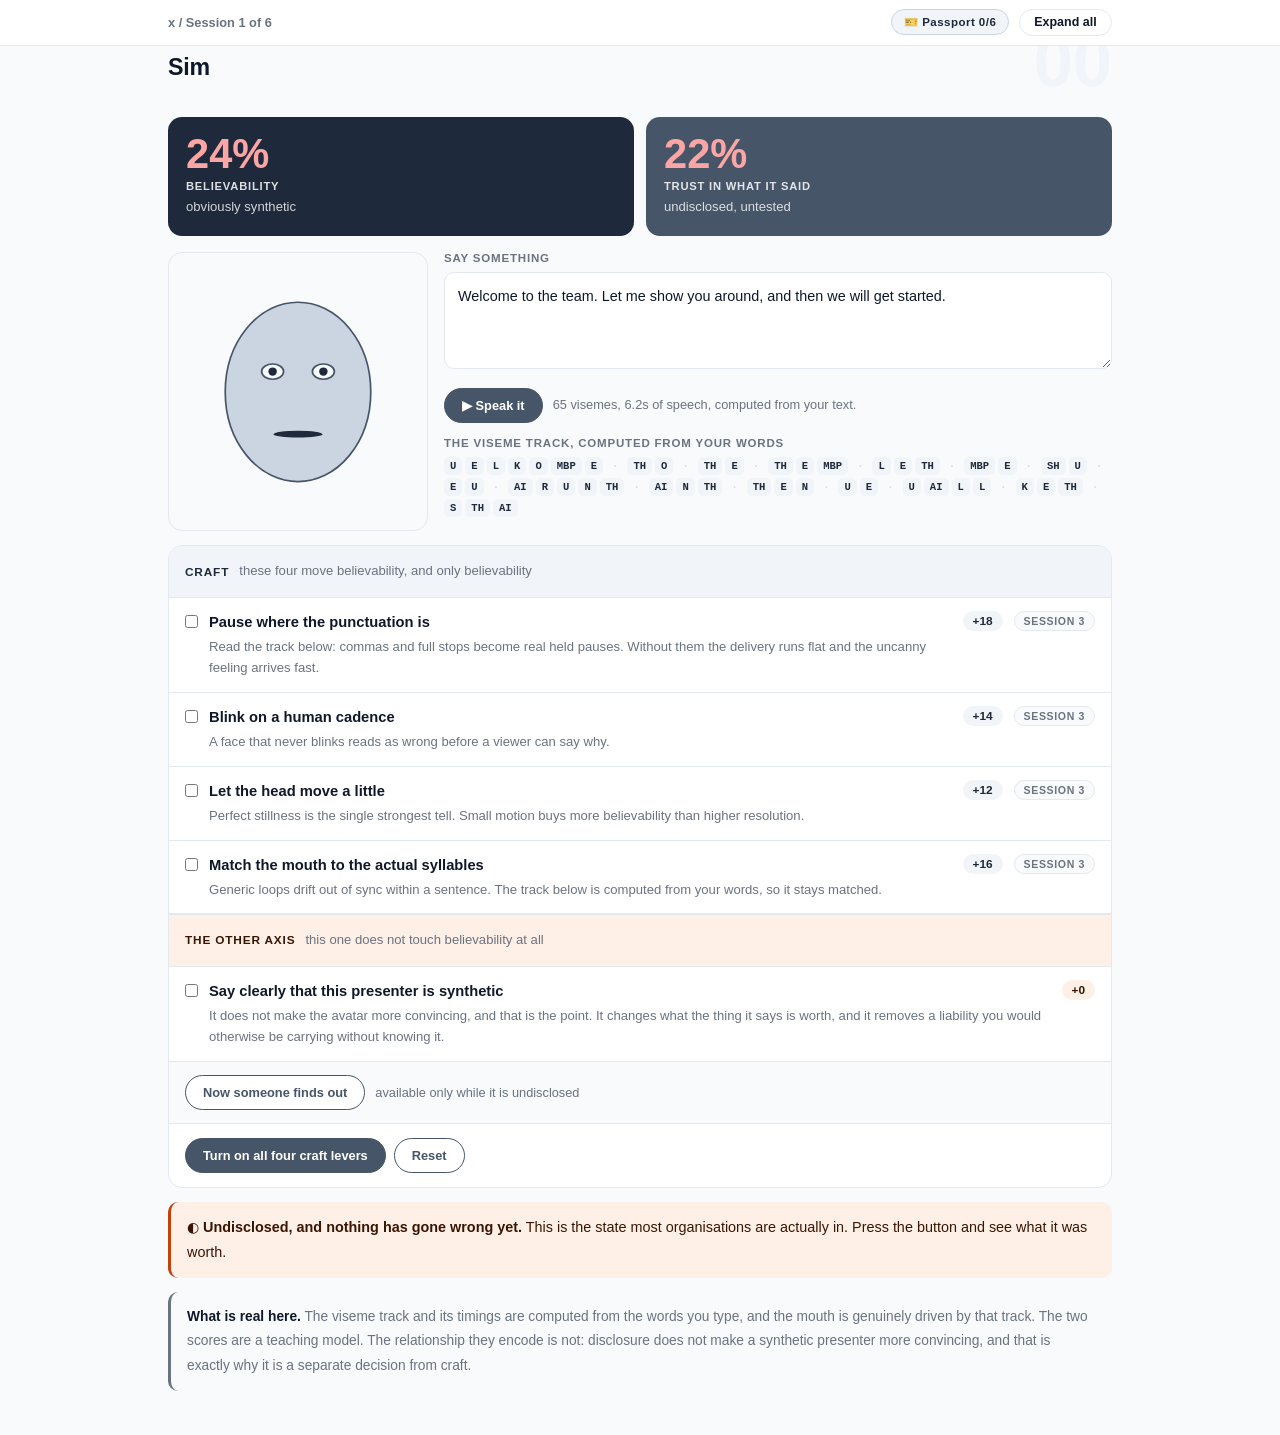
==== _simtest.html @ d56a7118 "Six-session course: learn-ai-digital-human-with-phoebe Single track, 45 minutes per session, one art" ====
<!DOCTYPE html><html lang="en"><head><meta charset="utf-8">
<meta name="viewport" content="width=device-width,initial-scale=1"><title>sim test</title>
<link rel="stylesheet" href="assets/style.css?v=2"></head><body>
<div class="toolbar"><div class="wrap"><span class="crumb">x / Session 1 of 6</span>
<button class="btn" id="toggle-all">Expand all</button></div></div>
<main class="wrap"><section class="section" id="sim"><div class="section-kicker"><h2>Sim</h2></div>
<div id="dh-live"></div></section></main>
<script src="assets/app.js?v=1"></script><script src="assets/dh-live.js?v=1"></script></body></html>
---- assets/style.css ----
/* learn-mcp-with-phoebe - editorial bold design system
   Accent: SQLite blue #475569 · Ink navy #1E293B · Flagship: amber #C2410C
   (CSS var names still read --indigo/--amber; they hold SQL-blue values.) */

:root {
  --indigo: #475569;
  --indigo-deep: #1E293B;
  --indigo-mid: #64748B;
  --indigo-soft: #CBD5E1;
  --indigo-50: #F1F5F9;
  --ink: #0F172A;
  --muted: #6B7280;
  --faint: #D3DAE2;
  --hairline: #E4E9EF;
  --amber: #C2410C;
  --amber-ink: #3A1503;
  --amber-50: #FEF0E7;
  --paper: #F8FAFC;
  --code-bg: #0B121C;
  --code-ink: #DDE5EE;
  --radius: 14px;
}

* { margin: 0; padding: 0; box-sizing: border-box; }

html { font-size: 16px; scroll-behavior: smooth; }
html.zoom-125 { font-size: 20px; }
html.zoom-150 { font-size: 24px; }

body {
  font-family: "Inter", -apple-system, BlinkMacSystemFont, "Segoe UI", Roboto, sans-serif;
  background: var(--paper);
  color: var(--ink);
  line-height: 1.85;
  font-feature-settings: "tnum";
}

.wrap { max-width: 62rem; margin: 0 auto; padding: 0 1.5rem; }

/* ---------- header band ---------- */
.masthead {
  background: var(--indigo);
  color: #fff;
  padding: 2.5rem 0 2.25rem;
}
.masthead .eyebrow {
  font-size: .75rem;
  letter-spacing: .18em;
  text-transform: uppercase;
  opacity: .85;
  font-weight: 600;
}
.masthead h1 {
  font-size: 2.1rem;
  line-height: 1.15;
  font-weight: 800;
  margin: .5rem 0 .75rem;
  letter-spacing: -.02em;
}
.masthead h1 .accent { color: inherit; }
.masthead .sub { font-size: 1.05rem; opacity: .92; max-width: 44rem; }

.chip-row { display: flex; flex-wrap: wrap; gap: .5rem; margin-top: 1.1rem; }
.chip {
  display: inline-flex;
  align-items: center;
  gap: .35rem;
  border-radius: 999px;
  padding: .25rem .8rem;
  font-size: .78rem;
  font-weight: 600;
  white-space: nowrap;
}
.chip.level { background: #fff; color: var(--indigo); }
.chip.audience { background: rgba(255,255,255,.16); color: #fff; border: 1px solid rgba(255,255,255,.35); }
.chip.time { background: var(--ink); color: #fff; font-variant-numeric: tabular-nums; }


/* ---------- toolbar ---------- */
.toolbar {
  position: sticky;
  top: 0;
  z-index: 40;
  background: rgba(255,255,255,.94);
  backdrop-filter: blur(6px);
  border-bottom: 1px solid var(--hairline);
  padding: .55rem 0;
}
.toolbar .wrap { display: flex; align-items: center; gap: .6rem; }
.toolbar .crumb { font-size: .8rem; color: var(--muted); font-weight: 600; margin-right: auto; }
.toolbar .crumb a { color: var(--indigo); text-decoration: none; }
.btn {
  border: 1px solid var(--hairline);
  background: #fff;
  color: var(--ink);
  border-radius: 999px;
  padding: .35rem .9rem;
  font-size: .78rem;
  font-weight: 600;
  cursor: pointer;
  font-family: inherit;
  transition: all .15s ease;
}
.btn:hover { border-color: var(--indigo); color: var(--indigo); }
.btn.primary { background: var(--indigo); border-color: var(--indigo); color: #fff; }
.btn.primary:hover { background: var(--indigo-deep); }

/* ---------- sections ---------- */
main { padding: 2.5rem 0 4rem; }

.section { margin-bottom: 2.8rem; }
.section-kicker { margin-bottom: 1rem; }
.section-kicker .klabel {
  display: block;
  font-size: .72rem;
  text-transform: uppercase;
  letter-spacing: .1em;
  color: var(--indigo);
  font-weight: 700;
  margin-bottom: .35rem;
}
.section-kicker h2 {
  font-size: 1.45rem;
  font-weight: 800;
  letter-spacing: -.01em;
  display: flex;
  align-items: center;
  gap: .7rem;
  flex-wrap: wrap;
}
.section-kicker .tag {
  border-radius: 999px;
  padding: .18rem .7rem;
  font-size: .7rem;
  font-weight: 700;
  text-transform: uppercase;
  letter-spacing: .08em;
}
.tag.concept { background: var(--indigo-50); color: var(--indigo); }
.tag.demo { background: var(--amber-50); color: var(--amber-ink); }
.tag.exercise { background: var(--ink); color: #fff; }

.lede { color: var(--muted); max-width: 46rem; margin-bottom: 1.4rem; line-height: 1.8; }

/* live vs self-study markers on cards */
.mode {
  font-size: .64rem;
  font-weight: 700;
  text-transform: uppercase;
  letter-spacing: .07em;
  padding: .14rem .6rem;
  border-radius: 999px;
  flex: none;
}
.mode.live { background: var(--indigo); color: #fff; }
.mode.self { background: #fff; color: var(--muted); border: 1px solid var(--hairline); }

/* ---------- accordions ---------- */
details.card {
  border: 1px solid var(--hairline);
  border-radius: var(--radius);
  margin-bottom: .8rem;
  overflow: hidden;
  background: #fff;
}
details.card[open] { border-color: var(--indigo-soft); box-shadow: 0 8px 28px rgba(71,85,105,.08); }
details.card summary {
  list-style: none;
  cursor: pointer;
  padding: 1rem 1.25rem;
  display: flex;
  align-items: center;
  gap: .75rem;
  font-weight: 700;
  font-size: 1.02rem;
  user-select: none;
}
details.card summary::-webkit-details-marker { display: none; }
details.card summary .dot {
  width: .6rem; height: .6rem;
  border-radius: 999px;
  background: var(--indigo);
  flex: none;
}
details.card summary .mini { margin-left: auto; font-size: .72rem; color: var(--muted); font-weight: 600; white-space: nowrap; }
details.card summary .caret { transition: transform .2s ease; color: var(--indigo); font-size: .8rem; }
details.card[open] summary .caret { transform: rotate(90deg); }
details.card .body { padding: 0 1.25rem 1.4rem; border-top: 1px solid var(--hairline); padding-top: 1.15rem; }
details.card .body p { margin-bottom: 1.05rem; max-width: 48rem; }
details.card .body p:last-child { margin-bottom: 0; }
details.card .body ul, details.card .body ol { margin: 0 0 1.1rem 1.2rem; max-width: 47rem; }
details.card .body li { margin-bottom: .65rem; }
details.card .body h4 { font-size: .95rem; font-weight: 700; margin: 1.1rem 0 .45rem; }
details.card .body h4:first-child { margin-top: 0; }

/* ---------- pills & legends ---------- */
.legend { display: flex; flex-wrap: wrap; gap: .5rem; margin: 0 0 1.2rem; }
.pill {
  display: inline-flex;
  align-items: center;
  gap: .4rem;
  border-radius: 999px;
  padding: .28rem .85rem;
  font-size: .78rem;
  font-weight: 600;
}
.pill.solid { background: var(--indigo); color: #fff; }
.pill.light { background: var(--indigo-50); color: var(--indigo); }
.pill.inkpill { background: var(--ink); color: #fff; }
.pill.amber, .pill.peach { background: var(--amber); color: var(--amber-ink); }
.pill.bare { color: var(--faint); }

/* ---------- 4D grid ---------- */
.grid-2 { display: grid; grid-template-columns: repeat(auto-fit, minmax(15rem, 1fr)); gap: .8rem; margin: .5rem 0 1rem; }
.d-card {
  border: 1px solid var(--hairline);
  border-left: 4px solid var(--indigo);
  border-radius: 10px;
  padding: 1rem 1.1rem;
}
.d-card h4 { font-size: .95rem; margin-bottom: .3rem; }
.d-card h4 .lead-letter { color: var(--indigo); }
.d-card p { font-size: .86rem; color: var(--muted); margin: 0; }

/* ---------- tables ---------- */
table.clean { width: 100%; border-collapse: collapse; font-size: .9rem; margin: .4rem 0 1rem; }
table.clean th {
  text-align: left;
  font-size: .72rem;
  text-transform: uppercase;
  letter-spacing: .08em;
  color: var(--muted);
  padding: .5rem .6rem;
  border-bottom: 2px solid var(--ink);
}
table.clean td { padding: .7rem .6rem; border-bottom: .5px solid var(--hairline); vertical-align: top; line-height: 1.7; }
table.clean td:first-child { font-weight: 600; }

/* ---------- prompt boxes ---------- */
.prompt-box {
  position: relative;
  background: var(--code-bg);
  color: var(--code-ink);
  border-radius: var(--radius);
  padding: 1.1rem 1.2rem;
  margin: 1rem 0 1.2rem;
  font-family: "SF Mono", ui-monospace, Menlo, Consolas, monospace;
  font-size: .84rem;
  line-height: 1.65;
  white-space: pre-wrap;
  word-break: break-word;
}
.prompt-box .label {
  position: absolute;
  top: -0.7rem;
  left: 1rem;
  background: var(--indigo);
  color: #fff;
  font-family: "Inter", -apple-system, sans-serif;
  font-size: .68rem;
  font-weight: 700;
  letter-spacing: .06em;
  text-transform: uppercase;
  border-radius: 999px;
  padding: .15rem .7rem;
}
.prompt-box.bad .label { background: var(--faint); color: var(--ink); }
.prompt-box.good .label { background: var(--amber); color: var(--amber-ink); }
.copy-btn {
  position: absolute;
  top: .7rem;
  right: .7rem;
  background: rgba(255,255,255,.1);
  border: 1px solid rgba(255,255,255,.25);
  color: #fff;
  border-radius: 999px;
  padding: .25rem .8rem;
  font-size: .72rem;
  font-weight: 600;
  cursor: pointer;
  font-family: "Inter", -apple-system, sans-serif;
  transition: background .15s ease;
}
.copy-btn:hover { background: rgba(255,255,255,.22); }
.copy-btn.copied { background: var(--amber); border-color: var(--amber); color: var(--amber-ink); }

/* ---------- demo steps ---------- */
.steps { counter-reset: step; margin: .6rem 0 1rem; }
.step {
  display: flex;
  gap: .9rem;
  padding: .85rem 0;
  border-bottom: .5px solid var(--hairline);
}
.step:last-child { border-bottom: none; }
.step::before {
  counter-increment: step;
  content: counter(step);
  flex: none;
  width: 1.7rem; height: 1.7rem;
  border-radius: 999px;
  background: var(--indigo-50);
  color: var(--indigo);
  font-weight: 700;
  font-size: .85rem;
  display: inline-flex;
  align-items: center;
  justify-content: center;
  margin-top: .1rem;
}
.step p { margin: 0; }

/* ---------- callouts ---------- */
.callout {
  border-radius: var(--radius);
  padding: 1rem 1.2rem;
  margin: 1rem 0;
  font-size: .92rem;
}
.callout.tip { background: var(--indigo-50); border-left: 4px solid var(--indigo); }
.callout.win { background: var(--amber-50); border-left: 4px solid var(--amber); }
.callout strong:first-child { display: block; margin-bottom: .2rem; }

.callout.example {
  background: #FFFFFF;
  border: 1px solid var(--hairline);
  border-left: 4px solid var(--amber);
  font-size: .9rem;
}
.callout.example .ex-pill {
  display: inline-block;
  background: var(--amber);
  color: var(--amber-ink);
  border-radius: 999px;
  padding: .15rem .7rem;
  font-size: .68rem;
  font-weight: 700;
  text-transform: uppercase;
  letter-spacing: .06em;
  margin-bottom: .5rem;
}
.callout.example p { margin: 0 0 .75rem; max-width: 47rem; }
.callout.example p:last-child { margin-bottom: 0; }
.callout.example ul { margin: 0 0 0 1.1rem; max-width: 46rem; }
.callout.example li { margin-bottom: .6rem; }
.callout.example li:last-child { margin-bottom: 0; }

/* ---------- zoomable figures ---------- */
figure.zoomable {
  border: 1px solid var(--hairline);
  border-radius: var(--radius);
  padding: 1.2rem;
  margin: 1rem 0 1.4rem;
  cursor: zoom-in;
  transition: box-shadow .15s ease;
  background: #fff;
}
figure.zoomable:hover { box-shadow: 0 8px 28px rgba(71,85,105,.12); }
figure.zoomable svg, figure.zoomable img { width: 100%; height: auto; display: block; }
figure.zoomable figcaption {
  margin-top: .6rem;
  font-size: .76rem;
  color: var(--muted);
  font-weight: 600;
  display: flex;
  align-items: center;
  gap: .4rem;
}

.lightbox {
  position: fixed;
  inset: 0;
  z-index: 100;
  background: rgba(15,23,42,.9);
  display: none;
  align-items: center;
  justify-content: center;
  padding: 3vh 3vw;
  cursor: zoom-out;
}
.lightbox.open { display: flex; }
.lightbox .inner {
  background: #fff;
  border-radius: var(--radius);
  padding: 2rem;
  max-width: 94vw;
  max-height: 92vh;
  overflow: auto;
}
.lightbox .inner svg, .lightbox .inner img { width: min(88vw, 70rem); height: auto; }
.lightbox .close-hint {
  position: fixed;
  top: 1rem; right: 1.4rem;
  color: #fff;
  font-size: .8rem;
  font-weight: 600;
  opacity: .8;
}

/* ---------- courses covered ---------- */
.covered { border: 1px solid var(--hairline); border-radius: var(--radius); overflow: hidden; }
.covered-row {
  display: flex;
  align-items: baseline;
  gap: .8rem;
  padding: .75rem 1.1rem;
  border-bottom: .5px solid var(--hairline);
  font-size: .9rem;
}
.covered-row:last-child { border-bottom: none; }
.covered-row .status { flex: none; }
.covered-row .name { font-weight: 600; }
.covered-row .note { margin-left: auto; color: var(--muted); font-size: .78rem; text-align: right; }

/* ---------- cheat sheet footer ---------- */
.cheat {
  background: var(--ink);
  color: #fff;
  border-radius: var(--radius);
  padding: 1.6rem 1.6rem 1.3rem;
  margin-top: 3rem;
}
.cheat h3 { font-size: 1.1rem; margin-bottom: 1rem; }
.cheat h3 span { color: var(--indigo-soft); }
.cheat .grid-2 { gap: 1rem; }
.cheat .cheat-item { border-left: 3px solid var(--indigo-mid); padding-left: .8rem; }
.cheat .cheat-item b { display: block; font-size: .85rem; color: var(--indigo-soft); }
.cheat .cheat-item span { font-size: .82rem; opacity: .85; }

footer.pagefoot {
  border-top: 1px solid var(--hairline);
  margin-top: 3rem;
  padding: 1.4rem 0 2.5rem;
  font-size: .8rem;
  color: var(--muted);
  display: flex;
  justify-content: space-between;
  flex-wrap: wrap;
  gap: .8rem;
}
footer.pagefoot a { color: var(--indigo); text-decoration: none; font-weight: 600; }

/* ---------- wayfinding: reading progress + section dots + part numbers ---------- */

#progress-bar {
  position: fixed;
  top: 0; left: 0;
  height: 3px;
  width: 0;
  background: linear-gradient(90deg, var(--indigo), var(--amber));
  z-index: 90;
}

.pagenav {
  position: fixed;
  right: 1.1rem;
  top: 50%;
  transform: translateY(-50%);
  z-index: 50;
  display: flex;
  flex-direction: column;
  gap: .55rem;
}
.pagenav a {
  width: .68rem; height: .68rem;
  border-radius: 999px;
  background: #fff;
  border: 2px solid var(--faint);
  display: block;
  position: relative;
  transition: all .15s ease;
}
.pagenav a:hover { border-color: var(--indigo); transform: scale(1.3); }
.pagenav a.active { background: var(--indigo); border-color: var(--indigo); }
.pagenav a .nlabel {
  position: absolute;
  right: 1.4rem;
  top: 50%;
  transform: translateY(-50%);
  background: var(--ink);
  color: #fff;
  font-size: .7rem;
  font-weight: 600;
  padding: .22rem .65rem;
  border-radius: 6px;
  white-space: nowrap;
  opacity: 0;
  pointer-events: none;
  transition: opacity .15s ease;
}
.pagenav a:hover .nlabel { opacity: 1; }
@media (max-width: 74rem) { .pagenav { display: none; } }

main { counter-reset: partnum -1; }
.section .section-kicker { position: relative; }
.section .section-kicker::before {
  counter-increment: partnum;
  content: counter(partnum, decimal-leading-zero);
  position: absolute;
  right: 0;
  top: -1.2rem;
  font-size: 4.4rem;
  font-weight: 800;
  color: var(--indigo-50);
  line-height: 1;
  font-variant-numeric: tabular-nums;
  pointer-events: none;
  z-index: 0;
}
.section .section-kicker > * { position: relative; z-index: 1; }

details.card summary { transition: background .15s ease; }
details.card summary:hover { background: #FAFCFE; }

/* ---------- journey strip: you are here in the series ---------- */
.journey {
  display: flex;
  align-items: center;
  gap: .45rem;
  margin-top: 1.1rem;
  flex-wrap: wrap;
}
.journey .jlabel { font-size: .7rem; font-weight: 700; text-transform: uppercase; letter-spacing: .09em; opacity: .8; margin-right: .3rem; }
.journey a {
  width: 1.7rem; height: 1.7rem;
  border-radius: 999px;
  display: inline-flex;
  align-items: center;
  justify-content: center;
  font-size: .8rem;
  font-weight: 700;
  text-decoration: none;
  color: #fff;
  border: 1.5px solid rgba(255,255,255,.45);
  transition: all .15s ease;
  font-variant-numeric: tabular-nums;
}
.journey a:hover { border-color: #fff; transform: scale(1.12); }
.journey a.here { background: #fff; color: var(--indigo); border-color: #fff; }
.journey a.dd-chip { width: auto; border-radius: 999px; padding: 0 .7rem; font-size: .72rem; }

/* ---------- check-yourself quiz ---------- */
.quiz-q {
  border: 1px solid var(--hairline);
  border-radius: var(--radius);
  padding: 1.1rem 1.25rem 1rem;
  margin-bottom: .9rem;
  background: #fff;
}
.quiz-q .qtext { font-weight: 700; margin-bottom: .7rem; }
.quiz-q .qopt {
  display: block;
  width: 100%;
  text-align: left;
  background: #fff;
  border: 1px solid var(--hairline);
  border-radius: 10px;
  padding: .6rem .9rem;
  margin-bottom: .5rem;
  font-size: .9rem;
  font-family: inherit;
  color: var(--ink);
  cursor: pointer;
  transition: all .15s ease;
}
.quiz-q .qopt:hover { border-color: var(--indigo); background: var(--indigo-50); }
.quiz-q .qopt.correct { background: var(--indigo); border-color: var(--indigo); color: #fff; font-weight: 600; }
.quiz-q .qopt.correct::after { content: "  ✓"; }
.quiz-q .qopt.wrong { background: #FEF2F2; border-color: #FCA5A5; color: #991B1B; animation: qshake .3s ease; }
.quiz-q .qopt.wrong::after { content: "  ✗ try again"; font-size: .78rem; }
.quiz-q .qopt:disabled { cursor: default; }
.quiz-q .qwhy {
  display: none;
  background: var(--amber-50);
  border-left: 4px solid var(--amber);
  border-radius: 8px;
  padding: .6rem .9rem;
  font-size: .86rem;
  margin-top: .3rem;
}
.quiz-q.answered .qwhy { display: block; }
@keyframes qshake {
  0%, 100% { transform: translateX(0); }
  25% { transform: translateX(-5px); }
  75% { transform: translateX(5px); }
}
.quiz-score { font-weight: 700; color: var(--indigo); margin-top: .4rem; }

@media (prefers-reduced-motion: reduce) {
  .quiz-q .qopt.wrong { animation: none; }
  .journey a:hover { transform: none; }
}

/* ---------- micro-interactions (react-bits inspired, vanilla) ---------- */

/* BlurText: staggered word reveal on the masthead headline */
.masthead h1 .bw {
  display: inline-block;
  opacity: 0;
  filter: blur(8px);
  transform: translateY(.35em);
  animation: bw-in .7s cubic-bezier(.22,.9,.35,1) forwards;
  animation-delay: var(--bw-delay, 0s);
}
@keyframes bw-in {
  to { opacity: 1; filter: blur(0); transform: translateY(0); }
}

/* SpotlightCard: cursor-following highlight on accordion cards */
details.card { position: relative; }
details.card::after {
  content: "";
  position: absolute;
  inset: 0;
  pointer-events: none;
  opacity: 0;
  transition: opacity .3s ease;
  background: radial-gradient(320px circle at var(--mx, 50%) var(--my, 50%), rgba(71,85,105,.09), transparent 65%);
}
details.card:hover::after { opacity: 1; }

/* ScrollReveal: sections rise in as they enter the viewport */
.js-reveal .section {
  opacity: 0;
  transform: translateY(16px);
  transition: opacity .6s ease, transform .6s cubic-bezier(.22,.9,.35,1);
}
.js-reveal .section.revealed { opacity: 1; transform: none; }

@media (prefers-reduced-motion: reduce) {
  .masthead h1 .bw { animation: none; opacity: 1; filter: none; transform: none; }
  details.card::after { display: none; }
  .js-reveal .section { opacity: 1; transform: none; transition: none; }
}

@media (max-width: 40rem) {
  .masthead h1 { font-size: 1.6rem; }
  
  .toolbar .crumb { display: none; }
}

@media print {
  .toolbar, .copy-btn { display: none; }
  details.card { border: 1px solid #ccc; }
}

/* ---------- live SQL playground (sql-live.js) ---------- */
.sqlbox {
  border: 1px solid var(--hairline);
  border-radius: var(--radius);
  background: #fff;
  overflow: hidden;
  margin: 1rem 0 1.4rem;
  box-shadow: 0 8px 28px rgba(71,85,105,.06);
}
.sql-bar {
  display: flex; align-items: center; gap: .5rem;
  padding: .5rem .8rem;
  background: var(--indigo-deep);
  color: #fff;
}
.sql-dot { width: .6rem; height: .6rem; border-radius: 999px; background: var(--amber); flex: none; }
.sql-title { font-size: .76rem; font-weight: 600; letter-spacing: .02em; opacity: .92; }
.sql-spacer { margin-left: auto; }
.sql-btn {
  border: 1px solid rgba(255,255,255,.28);
  background: rgba(255,255,255,.08);
  color: #fff;
  border-radius: 999px;
  padding: .26rem .8rem;
  font-size: .74rem; font-weight: 700; cursor: pointer;
  font-family: inherit; transition: all .14s ease; white-space: nowrap;
}
.sql-btn:hover { background: rgba(255,255,255,.2); }
.sql-btn.sql-run { background: var(--amber); color: var(--amber-ink); border-color: var(--amber); }
.sql-btn.sql-run:hover { filter: brightness(1.05); }
.sql-label {
  display: block;
  font-size: .64rem; text-transform: uppercase; letter-spacing: .09em;
  font-weight: 700; color: var(--muted);
  padding: .6rem .9rem .2rem;
}
.sql-code-wrap { border-bottom: 1px solid var(--hairline); }
.sql-code {
  width: 100%;
  border: none; outline: none; resize: vertical;
  padding: .35rem .9rem .9rem;
  font-family: "SF Mono", "JetBrains Mono", Menlo, Consolas, monospace;
  font-size: .86rem; line-height: 1.6;
  color: var(--ink); background: #fff;
  tab-size: 2;
}
.sql-out { padding: .2rem .9rem 1rem; overflow-x: auto; }
.sql-tablewrap { overflow-x: auto; }
table.sql-table { width: 100%; border-collapse: collapse; font-size: .84rem; margin: .3rem 0 .1rem; }
table.sql-table th {
  text-align: left; text-transform: uppercase; letter-spacing: .05em;
  font-size: .68rem; color: var(--indigo); font-weight: 800;
  padding: .35rem .6rem; border-bottom: 2px solid var(--indigo-50); white-space: nowrap;
}
table.sql-table td {
  padding: .32rem .6rem; border-bottom: .5px solid var(--hairline);
  font-variant-numeric: tabular-nums; white-space: nowrap;
}
table.sql-table tr:last-child td { border-bottom: none; }
.sql-null { color: var(--faint); font-style: italic; font-size: .78rem; }
.sql-note { font-size: .74rem; color: var(--muted); margin: .5rem 0 0; font-weight: 600; }
.sql-hint { font-weight: 500; font-style: italic; }
.sql-err {
  font-size: .82rem; color: #991B1B; background: #FEF2F2;
  border: 1px solid #FCA5A5; border-radius: 8px;
  padding: .55rem .75rem; margin: .4rem 0 0;
  font-family: "SF Mono", Menlo, monospace;
}
.sql-cap { font-size: .78rem; color: var(--muted); padding: 0 .9rem .8rem; }
.sqlbox.sql-had-err .sql-bar { background: #7f1d1d; }


@keyframes mcpIn { from { opacity: 0; transform: translateY(6px); } to { opacity: 1; transform: none; } }


@media (max-width: 640px) {  }


@media (max-width: 640px) {
  
  
}

/* === LWP-PATCH v2 === */
/* palette-agnostic aliases: 75 repos use --indigo/--amber, 1 uses --pine/--clay */
:root {
  --pv-accent: var(--indigo, var(--pine, #334155));
  --pv-flag: var(--amber, var(--clay, #B45309));
  --pv-flag-50: var(--amber-50, var(--clay-50, #FEF3E2));
}

/* ============================================================
   v2 - readable on a phone + reading modes
   Layout only. No palette tokens are changed.
   ============================================================ */

/* --- skip link --- */
.skip-link {
  position: absolute; left: -9999px; top: 0; z-index: 200;
  background: var(--pv-accent); color: #fff;
  padding: .7rem 1.1rem; border-radius: 0 0 var(--radius) 0;
  font-weight: 700; font-size: .85rem; text-decoration: none;
}
.skip-link:focus { left: 0; }

/* --- visible keyboard focus everywhere --- */
:focus-visible {
  outline: 3px solid var(--pv-flag);
  outline-offset: 2px;
  border-radius: 4px;
}

/* --- diagrams: hold authored width, scroll instead of shrinking --- */
.figscroll { overflow-x: auto; -webkit-overflow-scrolling: touch; overscroll-behavior-x: contain; }
.figscroll::-webkit-scrollbar { height: 6px; }
.figscroll::-webkit-scrollbar-thumb { background: var(--faint); border-radius: 3px; }

/* --- tables: scroll container + sticky row label --- */
.tablescroll { overflow-x: auto; -webkit-overflow-scrolling: touch; border-radius: var(--radius); }

/* --- section contents counter --- */
.sec-meta {
  display: block; margin-top: .3rem;
  font-size: .72rem; font-weight: 700; letter-spacing: .06em;
  text-transform: uppercase; color: var(--muted);
  font-variant-numeric: tabular-nums;
}

/* --- study-mode switch --- */
.btn.mode-on { background: var(--pv-flag); border-color: var(--pv-flag); color: #fff; }

/* --- deep-linked card gets a moment of emphasis --- */
details.card.linked { border-color: var(--pv-flag); box-shadow: 0 0 0 3px var(--pv-flag-50); }

@media (max-width: 820px) {
  /* labels keep the size they were drawn at; the figure scrolls */
  figure.zoomable svg { min-width: 820px; }
  .figscroll .mm-svg, .mindmap svg { min-width: 840px; }

  table.clean { min-width: 620px; }
  table.clean th:first-child,
  table.clean td:first-child {
    position: sticky; left: 0; background: #fff;
    box-shadow: 1px 0 0 var(--hairline);
  }

  pre, .prompt-box { overflow-x: auto; }

  /* 44px tap targets */
  details.card summary { min-height: 44px; }
  .qopt { min-height: 44px; display: flex; align-items: center; padding: .7rem .9rem; }
  .toolbar .btn, .pagefoot a { min-height: 44px; display: inline-flex; align-items: center; }
}

@media (max-width: 640px) {
  /* long inline code tokens and nowrap chips are the two things that still
     forced the page sideways below 640px: let them break rather than push
     the layout. Inside the media query only - desktop is untouched. */
  :not(pre) > code, .prompt-box span, code span,
  p span, li span, td span { overflow-wrap: anywhere; word-break: break-word; }
  .chip, .syn-chip, .pill, .mode, .tag { white-space: normal; max-width: 100%; }

  
  
  .chip-row, .legend { flex-wrap: wrap; }
  .journey { flex-wrap: wrap; row-gap: .45rem; }
}

/* --- print: a session should print as a complete handout --- */
@media print {
  .pagenav, #progress-bar, .skip-link, .journey, .lightbox { display: none !important; }
  details.card > .body { display: block !important; }
  details.card, figure, table.clean, .callout { break-inside: avoid; page-break-inside: avoid; }
  figure.zoomable svg { min-width: 0; max-width: 100%; }
  .figscroll, .tablescroll { overflow: visible; }
  a[href^="http"]::after { content: " (" attr(href) ")"; font-size: .72rem; color: #555; }
}

/* swipe hint: own line, only when the diagram really does scroll */
figure.zoomable.can-scroll figcaption { flex-wrap: wrap; }
figure.zoomable.can-scroll figcaption::after {
  content: "swipe the diagram \2192";
  flex: 0 0 100%;
  margin-top: .2rem;
  font-size: .72rem;
  font-weight: 700;
  letter-spacing: .04em;
  color: var(--pv-flag);
}
/* === /LWP-PATCH === */


/* ============================================================
   LWP WIDGET KIT v1 - wipe / hotspot / tick / tryrow / stakes
   / scorecard / passport. Self-theming off the course :root.
   ============================================================ */

/* --- shared shell --------------------------------------- */
.wk {
  margin: 26px 0;
  border: 1px solid var(--hairline);
  border-radius: var(--radius);
  background: #fff;
  box-shadow: 0 2px 10px rgba(0,0,0,.03);
  overflow: hidden;
}
.wk-head {
  display: flex; align-items: center; gap: 10px;
  padding: 12px 16px;
  background: var(--indigo-50);
  border-bottom: 1px solid var(--hairline);
}
.wk-head b {
  font-size: 0.74rem; font-weight: 800; letter-spacing: .07em;
  text-transform: uppercase; color: var(--indigo-deep);
}
.wk-head .wk-hint { font-size: 0.82rem; color: var(--muted); }
.wk-body { padding: 18px 16px; }
.wk-foot {
  padding: 10px 16px; border-top: 1px dashed var(--hairline);
  font-size: 0.82rem; color: var(--muted); background: var(--paper);
}

/* --- 1. wipe: draggable before/after ------------------- */
.wipe { position: relative; user-select: none; touch-action: none; }
.wipe-panes { position: relative; overflow: hidden; border-radius: 10px; }
.wipe-a, .wipe-b { padding: 18px 20px; font-size: 0.92rem; line-height: 1.75; }
.wipe-a { background: #FEF2F2; border: 1px solid #FCA5A5; border-radius: 10px; }
.wipe-b {
  position: absolute; inset: 0;
  background: var(--indigo-50); border: 1px solid var(--indigo-soft);
  border-radius: 10px;
  clip-path: inset(0 0 0 var(--wx, 50%));
}
.wipe-a h5, .wipe-b h5 {
  margin: 0 0 8px; font-size: 0.72rem; letter-spacing: .07em;
  text-transform: uppercase; font-weight: 800;
}
.wipe-a h5 { color: #991B1B; }
.wipe-b h5 { color: var(--indigo-deep); }
.wipe-a p, .wipe-b p { margin: 0 0 6px; }
.wipe-grip {
  position: absolute; top: 0; bottom: 0; width: 3px;
  background: var(--indigo); cursor: ew-resize; z-index: 3;
  transform: translateX(-1.5px);
}
.wipe-grip::after {
  content: "⇄"; position: absolute; top: 50%; left: 50%;
  transform: translate(-50%, -50%);
  width: 30px; height: 30px; border-radius: 999px;
  background: var(--indigo); color: #fff;
  display: grid; place-items: center;
  font-size: 0.85rem; font-weight: 800;
  box-shadow: 0 3px 12px rgba(0,0,0,.22);
}
.wipe-tags { display: flex; justify-content: space-between; margin-top: 10px; }
.wipe-tags span {
  font-size: 0.7rem; font-weight: 800; letter-spacing: .06em;
  text-transform: uppercase; padding: 3px 10px; border-radius: 999px;
}
.wipe-tags .wt-a { background: #FEF2F2; color: #991B1B; }
.wipe-tags .wt-b { background: var(--indigo-50); color: var(--indigo-deep); }

/* --- 2. hotspot: pins on a mock ------------------------ */
.hotspot { position: relative; }
.hs-mock { position: relative; border-radius: 10px; overflow: hidden; }
.hs-mock svg { display: block; width: 100%; height: auto; }
.hs-pin {
  position: absolute; left: var(--x); top: var(--y);
  transform: translate(-50%, -50%);
  width: 27px; height: 27px; border-radius: 999px;
  border: 2px solid #fff; background: var(--indigo); color: #fff;
  font: 800 0.78rem/1 Inter, sans-serif;
  display: grid; place-items: center; cursor: pointer;
  box-shadow: 0 2px 9px rgba(0,0,0,.28);
  transition: transform .16s ease, background .16s ease;
  z-index: 2;
}
.hs-pin:hover { transform: translate(-50%, -50%) scale(1.18); }
.hs-pin.on { background: var(--amber); color: var(--amber-ink); }
.hs-pin::before {
  content: ""; position: absolute; inset: -7px; border-radius: 999px;
  border: 2px solid var(--indigo); opacity: 0;
}
.hs-pin.on::before { border-color: var(--amber); opacity: .55; }
.hs-caps { margin-top: 14px; display: grid; gap: 8px; }
.hs-cap {
  display: none; gap: 10px;
  padding: 12px 14px; border-radius: 10px;
  background: var(--indigo-50); border-left: 3px solid var(--indigo);
  font-size: 0.9rem; line-height: 1.7;
}
.hs-cap.on { display: flex; }
.hs-cap b {
  flex: 0 0 auto; color: var(--indigo-deep);
  font-size: 0.74rem; letter-spacing: .06em; text-transform: uppercase;
  padding-top: 2px;
}
.hs-empty { font-size: 0.86rem; color: var(--muted); font-style: italic; }

/* --- 3. tick: travelling-dot pipeline ------------------ */
.tick-rail { position: relative; padding: 26px 0 8px; }
.tick-line {
  position: absolute; left: 4%; right: 4%; top: 40px; height: 3px;
  background: var(--hairline); border-radius: 2px;
}
.tick-fill {
  position: absolute; left: 0; top: 0; height: 100%;
  background: var(--indigo); border-radius: 2px;
  width: 0; transition: width .45s cubic-bezier(.4,0,.2,1);
}
.tick-dot {
  position: absolute; top: 41.5px; left: 4%;
  width: 15px; height: 15px; border-radius: 999px;
  background: var(--amber); border: 3px solid #fff;
  box-shadow: 0 2px 9px rgba(0,0,0,.25);
  transform: translate(-50%, -50%);
  transition: left .45s cubic-bezier(.4,0,.2,1);
  z-index: 3;
}
.tick-stages { display: flex; justify-content: space-between; position: relative; }
.tick-stage { flex: 1; text-align: center; }
.tick-stage i {
  display: block; width: 13px; height: 13px; margin: 34px auto 10px;
  border-radius: 999px; background: #fff;
  border: 3px solid var(--faint); transition: border-color .3s ease;
}
.tick-stage.done i { border-color: var(--indigo); background: var(--indigo); }
.tick-stage span {
  font-size: 0.76rem; font-weight: 700; color: var(--muted);
  transition: color .3s ease;
}
.tick-stage.done span { color: var(--ink); }
.tick-controls { display: flex; gap: 8px; align-items: center; margin-top: 6px; }
.tick-btn {
  font: 700 0.8rem Inter, sans-serif; cursor: pointer;
  padding: 7px 15px; border-radius: 999px;
  border: 1px solid var(--indigo); background: var(--indigo); color: #fff;
}
.tick-btn.ghost { background: #fff; color: var(--indigo); }
.tick-btn:disabled { opacity: .4; cursor: not-allowed; }
.tick-note {
  display: none; margin-top: 12px; padding: 13px 15px;
  background: var(--paper); border-left: 3px solid var(--amber);
  border-radius: 8px; font-size: 0.9rem; line-height: 1.75;
}
.tick-note.on { display: block; }
.tick-note b { color: var(--indigo-deep); }

/* --- 4. tryrow: inline micro-try ----------------------- */
.tryrow .tr-in {
  display: flex; gap: 8px; flex-wrap: wrap;
}
.tryrow textarea, .tryrow input[type="text"] {
  flex: 1 1 260px; min-height: 44px;
  font: 400 0.9rem/1.6 ui-monospace, SFMono-Regular, Menlo, monospace;
  padding: 10px 12px; border-radius: 9px;
  border: 1px solid var(--hairline); background: var(--paper); color: var(--ink);
  resize: vertical;
}
.tryrow textarea:focus, .tryrow input:focus {
  outline: none; border-color: var(--indigo);
  box-shadow: 0 0 0 3px var(--indigo-50);
}
.tr-go {
  font: 800 0.8rem Inter, sans-serif; cursor: pointer;
  padding: 0 18px; border-radius: 9px; min-height: 44px;
  border: 1px solid var(--indigo); background: var(--indigo); color: #fff;
}
.tr-out {
  display: none; margin-top: 12px; padding: 13px 15px;
  border-radius: 9px; background: var(--indigo-50);
  border-left: 3px solid var(--indigo);
  font-size: 0.9rem; line-height: 1.7;
}
.tr-out.on { display: block; }
.tr-out.bad { background: #FEF2F2; border-left-color: #991B1B; }
.tr-metrics { display: flex; flex-wrap: wrap; gap: 18px; margin-bottom: 6px; }
.tr-metric { display: flex; flex-direction: column; }
.tr-metric b {
  font: 800 1.35rem/1.1 Inter, sans-serif;
  font-variant-numeric: tabular-nums; color: var(--indigo-deep);
}
.tr-metric span {
  font-size: 0.68rem; font-weight: 700; letter-spacing: .06em;
  text-transform: uppercase; color: var(--muted); margin-top: 3px;
}
.tr-verdict { font-weight: 700; }
.tr-verdict.ok { color: var(--indigo-deep); }
.tr-verdict.no { color: #991B1B; }

/* --- 5. stakes: live cost meter ------------------------ */
.stakes-grid { display: grid; gap: 9px; }
.stakes-grid label {
  display: flex; align-items: flex-start; gap: 10px;
  padding: 11px 13px; border-radius: 9px;
  border: 1px solid var(--hairline); background: var(--paper);
  cursor: pointer; font-size: 0.9rem; line-height: 1.65;
  transition: border-color .16s ease, background .16s ease;
}
.stakes-grid label:hover { border-color: var(--indigo-soft); }
.stakes-grid label.on { border-color: var(--indigo); background: var(--indigo-50); }
.stakes-grid label.trap.on { border-color: #991B1B; background: #FEF2F2; }
.stakes-grid input { margin-top: 4px; accent-color: var(--indigo); flex: 0 0 auto; }
.stakes-grid .sk-d {
  margin-left: auto; flex: 0 0 auto;
  font: 800 0.76rem Inter, sans-serif; font-variant-numeric: tabular-nums;
  padding: 2px 9px; border-radius: 999px;
  background: var(--indigo-50); color: var(--indigo-deep);
}
.stakes-grid label.trap .sk-d { background: #FEF2F2; color: #991B1B; }
.stakes-read {
  display: flex; align-items: baseline; gap: 12px; flex-wrap: wrap;
  margin-top: 16px; padding: 15px 17px; border-radius: 10px;
  background: var(--indigo-deep); color: #fff;
}
.stakes-read output {
  font: 800 2.1rem/1 Inter, sans-serif; font-variant-numeric: tabular-nums;
}
.stakes-read .sk-unit { font-size: 0.85rem; opacity: .82; }
.stakes-read .sk-delta {
  margin-left: auto; font-size: 0.85rem; font-weight: 700;
  padding: 4px 11px; border-radius: 999px;
  background: rgba(255,255,255,.15);
}
.stakes-read .sk-delta.good { background: var(--amber); color: var(--amber-ink); }
.stakes-read .sk-delta.bad { background: #FCA5A5; color: #7f1d1d; }

/* --- 6. scorecard: halfway self-grade ------------------ */
.scorecard .sc-row {
  display: grid; grid-template-columns: 1fr auto; gap: 10px; align-items: center;
  padding: 11px 0; border-bottom: 1px solid var(--hairline);
}
.scorecard .sc-row:last-of-type { border-bottom: 0; }
.scorecard .sc-q { font-size: 0.92rem; line-height: 1.6; }
.scorecard .sc-q em { color: var(--muted); font-style: normal; font-size: 0.84rem; display: block; }
.sc-opts { display: flex; gap: 6px; }
.sc-opts button {
  width: 34px; height: 34px; border-radius: 8px; cursor: pointer;
  border: 1px solid var(--hairline); background: #fff; color: var(--muted);
  font: 800 0.82rem Inter, sans-serif;
}
.sc-opts button.on { background: var(--indigo); border-color: var(--indigo); color: #fff; }
.sc-total {
  margin-top: 16px; padding: 15px 17px; border-radius: 10px;
  background: var(--indigo-50); border-left: 3px solid var(--indigo);
}
.sc-total b {
  font: 800 1.6rem/1 Inter, sans-serif; font-variant-numeric: tabular-nums;
  color: var(--indigo-deep); display: block; margin-bottom: 4px;
}
.sc-total span { font-size: 0.9rem; line-height: 1.7; }

/* --- 7. passport --------------------------------------- */
.pp-pill {
  display: inline-flex; align-items: center; gap: 6px;
  font: 800 0.72rem Inter, sans-serif; letter-spacing: .04em;
  padding: 5px 12px; border-radius: 999px;
  background: var(--indigo-50); color: var(--indigo-deep);
  border: 1px solid var(--indigo-soft); cursor: default;
}
.pp-pill.full { background: var(--amber); color: var(--amber-ink); border-color: var(--amber); }
.pp-strip { display: flex; gap: 10px; flex-wrap: wrap; margin: 18px 0 6px; }
.pp-stamp {
  display: flex; flex-direction: column; align-items: center; gap: 6px;
  width: 74px; padding: 12px 6px; border-radius: 12px;
  border: 2px dashed var(--faint); background: var(--paper);
  text-decoration: none; color: var(--muted);
  transition: all .18s ease;
}
.pp-stamp:hover { border-color: var(--indigo-soft); }
.pp-stamp i { font-size: 1.3rem; font-style: normal; opacity: .35; }
.pp-stamp b { font: 800 0.7rem Inter, sans-serif; }
.pp-stamp.got {
  border-style: solid; border-color: var(--indigo);
  background: var(--indigo-50); color: var(--indigo-deep);
}
.pp-stamp.got i { opacity: 1; }
.pp-note { font-size: 0.86rem; color: var(--muted); }

/* --- 8. cliffhanger ------------------------------------ */
.callout.next {
  border-left: 4px solid var(--amber); background: var(--amber-50);
}
.callout.next .nx-pill {
  display: inline-block; margin-bottom: 7px;
  font: 800 0.68rem Inter, sans-serif; letter-spacing: .07em;
  text-transform: uppercase; padding: 3px 10px; border-radius: 999px;
  background: var(--amber); color: var(--amber-ink);
}

/* --- mobile floor (desktop is the product) ------------- */
@media (max-width: 720px) {
  .wk-body { padding: 14px 12px; }
  .stakes-read output { font-size: 1.7rem; }
  .stakes-grid .sk-d { margin-left: 0; }
  .stakes-grid label { flex-wrap: wrap; }
  .scorecard .sc-row { grid-template-columns: 1fr; }
  .sc-opts { justify-content: flex-start; }
  .tick-stage span { font-size: 0.68rem; }
  .pp-stamp { width: 62px; }
}


/* ============================================================
   dh-live.js - believability, and the other axis
   ============================================================ */
#dh-live { margin: 28px 0; }
.dh-reads { display: grid; grid-template-columns: 1fr 1fr; gap: 12px; margin-bottom: 16px; }
.dh-meter { padding: 16px 18px; border-radius: var(--radius); color: #fff; transition: background .3s ease; }
.dh-meter.dh-b { background: var(--indigo-deep); }
.dh-meter.dh-t { background: var(--indigo); }
.dh-meter.dh-t.collapsed { background: #991B1B; }
.dh-big { display: block; font: 800 2.6rem/1 Inter, sans-serif; font-variant-numeric: tabular-nums; }
.dh-big.hi { color: #CBD5E1; }
.dh-big.mid { color: #fff; }
.dh-big.lo { color: #FCA5A5; }
.dh-mlab { display: block; font: 800 0.7rem Inter, sans-serif; letter-spacing: .07em;
  text-transform: uppercase; opacity: .85; margin-top: 6px; }
.dh-msub { display: block; font-size: 0.82rem; opacity: .8; margin-top: 3px; }
.dh-stage { display: grid; grid-template-columns: 260px 1fr; gap: 16px; margin-bottom: 14px; }
.dh-facewrap { border: 1px solid var(--hairline); border-radius: var(--radius);
  background: var(--paper); padding: 12px; display: grid; place-items: center; }
.dh-face { width: 100%; height: auto; max-width: 220px; }
.dh-right { min-width: 0; }
.dh-h { margin: 0 0 8px; font: 800 0.72rem Inter, sans-serif; letter-spacing: .07em;
  text-transform: uppercase; color: var(--muted); }
.dh-ta { width: 100%; font: 400 0.9rem/1.7 Inter, sans-serif; padding: 11px 13px;
  border-radius: 10px; border: 1px solid var(--hairline); background: #fff; color: var(--ink); resize: vertical; }
.dh-ta:focus { outline: none; border-color: var(--indigo); box-shadow: 0 0 0 3px var(--indigo-50); }
.dh-ctl { display: flex; gap: 10px; align-items: center; margin: 9px 0 14px; flex-wrap: wrap; }
.dh-tnote { font-size: 0.8rem; color: var(--muted); }
.dh-track { display: flex; flex-wrap: wrap; gap: 3px; }
.dh-cell { font: 700 0.66rem ui-monospace, Menlo, monospace; padding: 3px 6px; border-radius: 5px;
  background: var(--indigo-50); color: var(--indigo-deep); transition: all .1s linear; }
.dh-cell.rest { background: var(--paper); color: var(--faint); }
.dh-cell.now { background: var(--amber); color: var(--amber-ink); transform: scale(1.18); }
.dh-panel { border: 1px solid var(--hairline); border-radius: var(--radius); background: #fff; overflow: hidden; }
.dh-phead { display: flex; align-items: center; gap: 10px; flex-wrap: wrap;
  padding: 13px 16px; background: var(--indigo-50); border-bottom: 1px solid var(--hairline); }
.dh-phead b { font: 800 0.74rem Inter, sans-serif; letter-spacing: .07em; text-transform: uppercase; color: var(--indigo-deep); }
.dh-ethhead { background: var(--amber-50); border-top: 1px solid var(--hairline); }
.dh-ethhead b { color: var(--amber-ink); }
.dh-pnote { font-size: 0.82rem; color: var(--muted); }
.dh-lever { display: flex; align-items: flex-start; gap: 11px; flex-wrap: wrap;
  padding: 13px 16px; border-bottom: 1px solid var(--hairline); cursor: pointer; transition: background .16s ease; }
.dh-lever:hover { background: var(--paper); }
.dh-lever.on { background: var(--indigo-50); }
.dh-lever.dh-disc.on { background: var(--amber-50); }
.dh-lever input { margin-top: 4px; accent-color: var(--indigo); flex: 0 0 auto; }
.dh-lever.dh-disc input { accent-color: var(--amber); }
.dh-lmid { flex: 1 1 240px; min-width: 0; }
.dh-lmid b { display: block; font-size: 0.92rem; line-height: 1.5; }
.dh-why { display: block; font-size: 0.82rem; line-height: 1.65; color: var(--muted); margin-top: 3px; }
.dh-w { flex: 0 0 auto; font: 800 0.74rem Inter, sans-serif; font-variant-numeric: tabular-nums;
  padding: 3px 10px; border-radius: 999px; background: var(--indigo-50); color: var(--indigo-deep); }
.dh-w0 { background: var(--amber-50); color: var(--amber-ink); }
.dh-sess { flex: 0 0 auto; font: 700 0.66rem Inter, sans-serif; letter-spacing: .06em;
  text-transform: uppercase; padding: 3px 9px; border-radius: 999px;
  background: var(--paper); color: var(--muted); border: 1px solid var(--hairline); }
.dh-facts { display: flex; gap: 10px; align-items: center; flex-wrap: wrap; padding: 13px 16px;
  border-bottom: 1px solid var(--hairline); background: var(--paper); }
.dh-fnote { font-size: 0.8rem; color: var(--muted); }
.dh-acts { display: flex; gap: 8px; padding: 14px 16px; flex-wrap: wrap; }
.dh-btn { font: 800 0.8rem Inter, sans-serif; cursor: pointer; padding: 9px 17px;
  border-radius: 999px; border: 1px solid var(--indigo); background: var(--indigo); color: #fff; }
.dh-btn.ghost { background: #fff; color: var(--indigo); }
.dh-btn:disabled { opacity: .4; cursor: not-allowed; }
.dh-verdict { margin: 14px 0 0; padding: 13px 16px; border-radius: 10px; font-size: 0.9rem; line-height: 1.75; }
.dh-verdict.ok { background: var(--indigo-50); border-left: 3px solid var(--indigo); }
.dh-verdict.warn { background: var(--amber-50); border-left: 3px solid var(--amber); color: var(--amber-ink); }
.dh-verdict.bad { background: #FEF2F2; border-left: 3px solid #991B1B; color: #7f1d1d; }
.dh-rail { margin: 14px 0 0; padding: 13px 16px; border-radius: 10px;
  background: var(--paper); border-left: 3px solid var(--muted);
  font-size: 0.86rem; line-height: 1.75; color: var(--muted); }
.dh-rail b { color: var(--ink); }
@media (max-width: 860px) {
  .dh-stage { grid-template-columns: 1fr; }
  .dh-reads { grid-template-columns: 1fr; }
  .dh-big { font-size: 2.1rem; }
}


/* ---------- agenda bar ---------- */
/* Restored 2026-08-26. This block was missing from the aiap batch stylesheet while
   older course repos had it, so the masthead agenda rendered as run-on text.
   Band text colours are computed per palette rather than copied, because this
   batch uses much paler soft tones than the repo the block came from. */
.agenda {
  display: flex;
  border-radius: 999px;
  overflow: hidden;
  margin: 1.4rem 0 0;
  font-size: .72rem;
  font-weight: 600;
  text-align: center;
}

.agenda span { padding: .45rem .3rem; white-space: nowrap; overflow: hidden; text-overflow: ellipsis; }

.agenda .a1 { background: var(--indigo-deep); color: #fff; }
.agenda .a2 { background: var(--indigo-mid); color: #fff; }
.agenda .a3 { background: var(--amber); color: #fff; }
.agenda .a4 { background: var(--indigo-soft); color: var(--ink); }
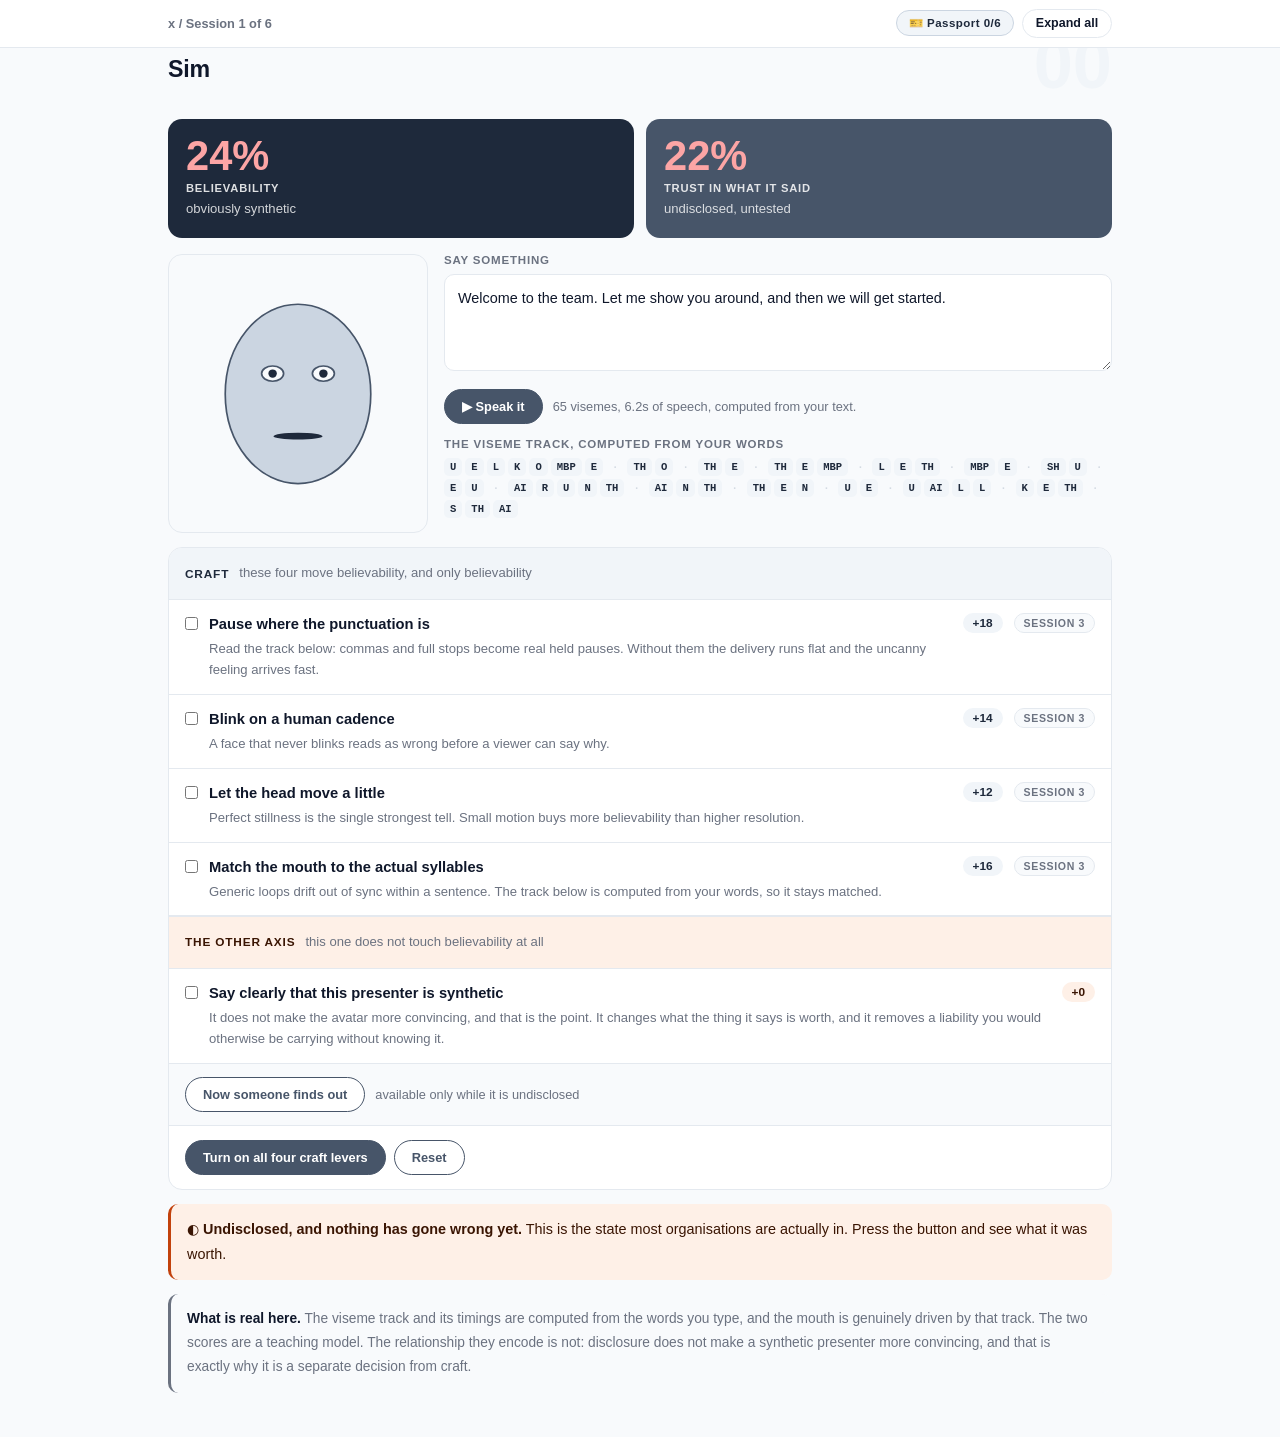
==== commit 3d40a759: "Layout: code boxes stack under step text; toolbar is one row Shared-template defect, live estate-wid" ====
--- a/_simtest.html
+++ b/_simtest.html
@@ -1,6 +1,6 @@
 <!DOCTYPE html><html lang="en"><head><meta charset="utf-8">
 <meta name="viewport" content="width=device-width,initial-scale=1"><title>sim test</title>
-<link rel="stylesheet" href="assets/style.css?v=2"></head><body>
+<link rel="stylesheet" href="assets/style.css?v=5"></head><body>
 <div class="toolbar"><div class="wrap"><span class="crumb">x / Session 1 of 6</span>
 <button class="btn" id="toggle-all">Expand all</button></div></div>
 <main class="wrap"><section class="section" id="sim"><div class="section-kicker"><h2>Sim</h2></div>
--- a/assets/style.css
+++ b/assets/style.css
@@ -86,8 +86,9 @@
   border-bottom: 1px solid var(--hairline);
   padding: .55rem 0;
 }
-.toolbar .wrap { display: flex; align-items: center; gap: .6rem; }
-.toolbar .crumb { font-size: .8rem; color: var(--muted); font-weight: 600; margin-right: auto; }
+.toolbar .wrap { display: flex; align-items: center; gap: .5rem; flex-wrap: nowrap; }
+.toolbar .crumb { font-size: .8rem; color: var(--muted); font-weight: 600; margin-right: auto; min-width: 0; white-space: nowrap; overflow: hidden; text-overflow: ellipsis; }
+.toolbar .btn { white-space: nowrap; flex: none; padding: .38rem .8rem; font-size: .78rem; line-height: 1.2; }
 .toolbar .crumb a { color: var(--indigo); text-decoration: none; }
 .btn {
   border: 1px solid var(--hairline);
@@ -287,11 +288,15 @@
 /* ---------- demo steps ---------- */
 .steps { counter-reset: step; margin: .6rem 0 1rem; }
 .step {
-  display: flex;
-  gap: .9rem;
+  display: grid;
+  grid-template-columns: max-content minmax(0, 1fr);
+  column-gap: .9rem;
+  row-gap: .2rem;
   padding: .85rem 0;
   border-bottom: .5px solid var(--hairline);
 }
+.step > * { grid-column: 2; min-width: 0; }
+.step > .prompt-box { margin: .8rem 0 .4rem; }
 .step:last-child { border-bottom: none; }
 .step::before {
   counter-increment: step;
@@ -795,7 +800,10 @@
   /* 44px tap targets */
   details.card summary { min-height: 44px; }
   .qopt { min-height: 44px; display: flex; align-items: center; padding: .7rem .9rem; }
-  .toolbar .btn, .pagefoot a { min-height: 44px; display: inline-flex; align-items: center; }
+  .toolbar .btn, .pagefoot a { min-height: 44px; display: inline-flex; align-items: center; justify-content: center; }
+  .toolbar .crumb, .toolbar #zoom-toggle { display: none; }
+  .toolbar .btn { flex: 1 1 0; padding: .3rem .4rem; font-size: .72rem; }
+  table.clean { display: block; overflow-x: auto; -webkit-overflow-scrolling: touch; }
 }
 
 @media (max-width: 640px) {
@@ -1248,3 +1256,28 @@
 .agenda .a2 { background: var(--indigo-mid); color: #fff; }
 .agenda .a3 { background: var(--amber); color: #fff; }
 .agenda .a4 { background: var(--indigo-soft); color: var(--ink); }
+
+
+/* ---------- mono, and the warn callout ---------- */
+/* Added 2026-08-26. Both were used in markup with no rule anywhere in the
+   estate: .mono appeared in 126 places across this batch and in zero
+   stylesheets, and .callout.warn inherited only padding and radius from the
+   base .callout, which sets no background, so warnings rendered as plain
+   indented paragraphs. .mono needs two rules because it is used both as a
+   block footer note and as inline code. */
+.mono {
+  font-family: ui-monospace, SFMono-Regular, "SF Mono", Menlo, Consolas, "Liberation Mono", monospace;
+  font-size: .86em;
+}
+
+p.mono { color: var(--muted); }
+
+span.mono {
+  background: var(--paper);
+  border: 1px solid var(--hairline);
+  border-radius: 5px;
+  padding: .08em .34em;
+  white-space: nowrap;
+}
+
+.callout.warn { background: #FEF2F2; border-left: 4px solid #B91C1C; }
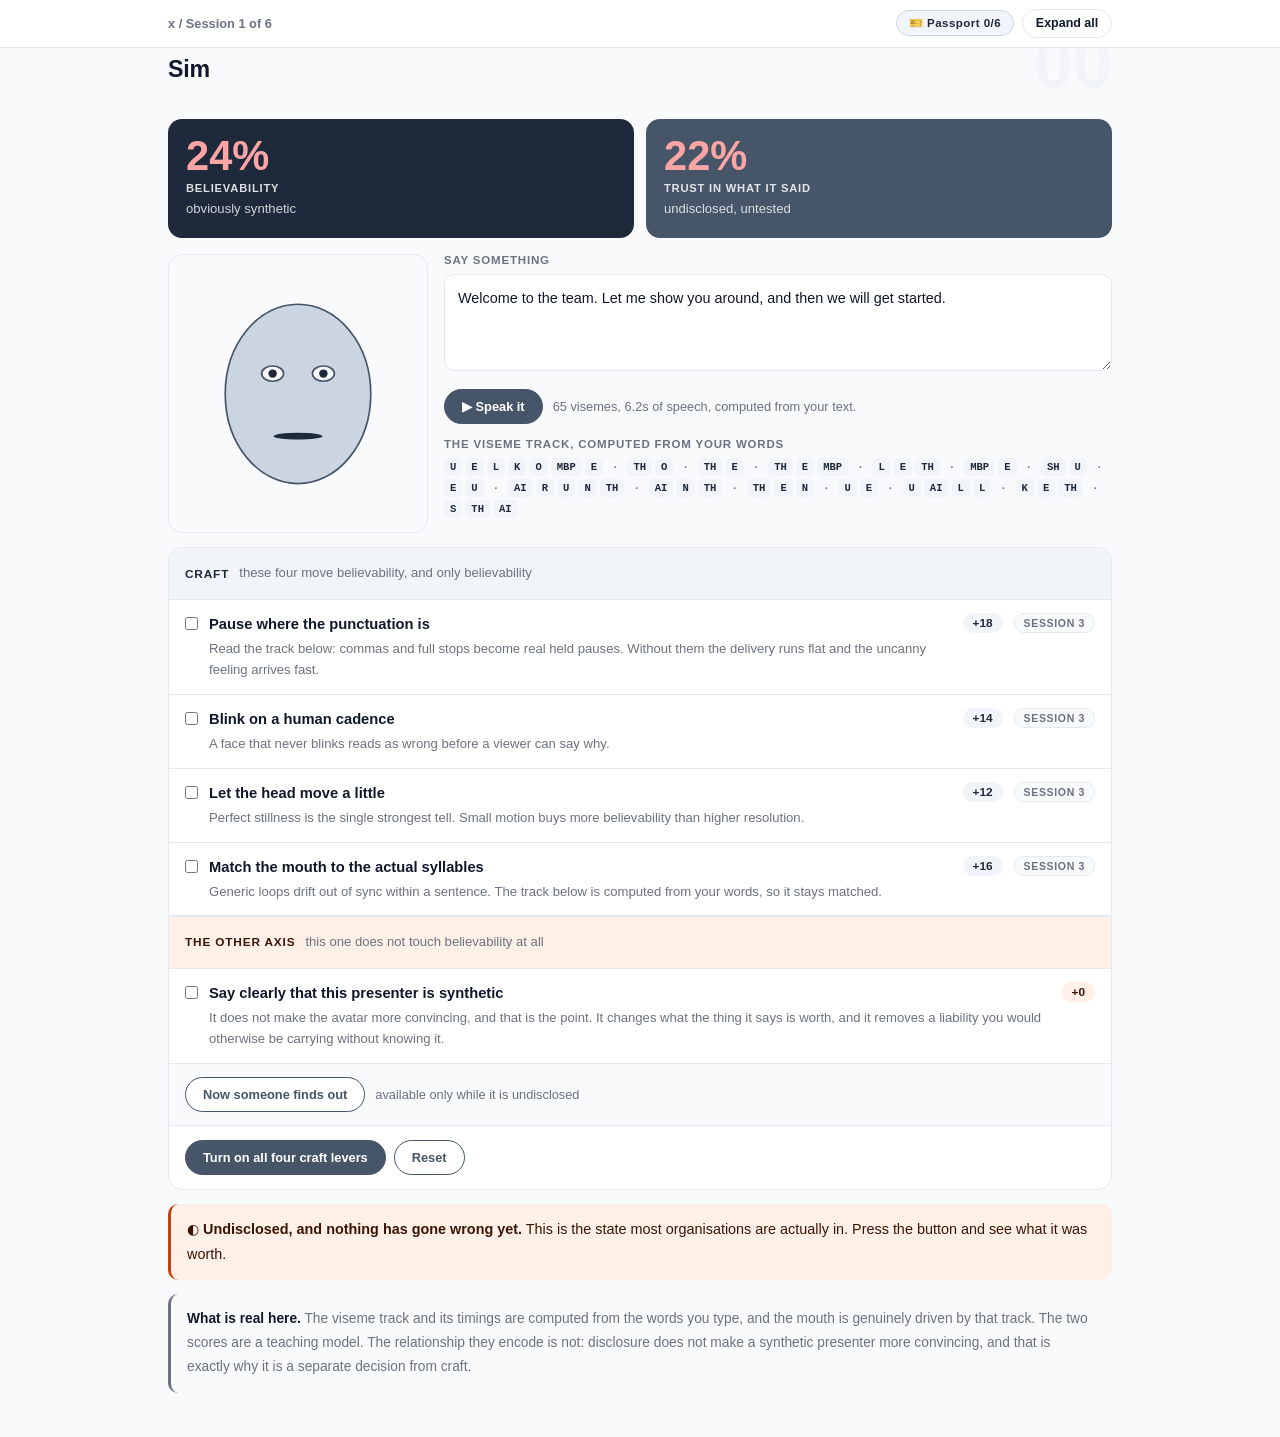
==== commit 666ebd38: "Raise every text-on-fill pair to WCAG AA (lowest was 1.4:1) 1 rule(s) drew text on a solid fill belo" ====
--- a/_simtest.html
+++ b/_simtest.html
@@ -1,6 +1,6 @@
 <!DOCTYPE html><html lang="en"><head><meta charset="utf-8">
 <meta name="viewport" content="width=device-width,initial-scale=1"><title>sim test</title>
-<link rel="stylesheet" href="assets/style.css?v=5"></head><body>
+<link rel="stylesheet" href="assets/style.css?v=7"></head><body>
 <div class="toolbar"><div class="wrap"><span class="crumb">x / Session 1 of 6</span>
 <button class="btn" id="toggle-all">Expand all</button></div></div>
 <main class="wrap"><section class="section" id="sim"><div class="section-kicker"><h2>Sim</h2></div>
--- a/assets/style.css
+++ b/assets/style.css
@@ -3,6 +3,7 @@
    (CSS var names still read --indigo/--amber; they hold SQL-blue values.) */
 
 :root {
+  --faint-text: #5D738C;
   --indigo: #475569;
   --indigo-deep: #1E293B;
   --indigo-mid: #64748B;
@@ -208,7 +209,7 @@
 .pill.solid { background: var(--indigo); color: #fff; }
 .pill.light { background: var(--indigo-50); color: var(--indigo); }
 .pill.inkpill { background: var(--ink); color: #fff; }
-.pill.amber, .pill.peach { background: var(--amber); color: var(--amber-ink); }
+.pill.amber, .pill.peach { background: var(--amber); color: #fff; }
 .pill.bare { color: var(--faint); }
 
 /* ---------- 4D grid ---------- */
@@ -266,7 +267,7 @@
   padding: .15rem .7rem;
 }
 .prompt-box.bad .label { background: var(--faint); color: var(--ink); }
-.prompt-box.good .label { background: var(--amber); color: var(--amber-ink); }
+.prompt-box.good .label { background: var(--amber); color: #fff; }
 .copy-btn {
   position: absolute;
   top: .7rem;
@@ -283,7 +284,7 @@
   transition: background .15s ease;
 }
 .copy-btn:hover { background: rgba(255,255,255,.22); }
-.copy-btn.copied { background: var(--amber); border-color: var(--amber); color: var(--amber-ink); }
+.copy-btn.copied { background: var(--amber); border-color: var(--amber); color: #fff; }
 
 /* ---------- demo steps ---------- */
 .steps { counter-reset: step; margin: .6rem 0 1rem; }
@@ -335,7 +336,7 @@
 .callout.example .ex-pill {
   display: inline-block;
   background: var(--amber);
-  color: var(--amber-ink);
+  color: #fff;
   border-radius: 999px;
   padding: .15rem .7rem;
   font-size: .68rem;
@@ -677,7 +678,7 @@
   font-family: inherit; transition: all .14s ease; white-space: nowrap;
 }
 .sql-btn:hover { background: rgba(255,255,255,.2); }
-.sql-btn.sql-run { background: var(--amber); color: var(--amber-ink); border-color: var(--amber); }
+.sql-btn.sql-run { background: var(--amber); color: #fff; border-color: var(--amber); }
 .sql-btn.sql-run:hover { filter: brightness(1.05); }
 .sql-label {
   display: block;
@@ -931,7 +932,7 @@
   z-index: 2;
 }
 .hs-pin:hover { transform: translate(-50%, -50%) scale(1.18); }
-.hs-pin.on { background: var(--amber); color: var(--amber-ink); }
+.hs-pin.on { background: var(--amber); color: #fff; }
 .hs-pin::before {
   content: ""; position: absolute; inset: -7px; border-radius: 999px;
   border: 2px solid var(--indigo); opacity: 0;
@@ -1077,7 +1078,7 @@
   padding: 4px 11px; border-radius: 999px;
   background: rgba(255,255,255,.15);
 }
-.stakes-read .sk-delta.good { background: var(--amber); color: var(--amber-ink); }
+.stakes-read .sk-delta.good { background: var(--amber); color: #fff; }
 .stakes-read .sk-delta.bad { background: #FCA5A5; color: #7f1d1d; }
 
 /* --- 6. scorecard: halfway self-grade ------------------ */
@@ -1113,7 +1114,7 @@
   background: var(--indigo-50); color: var(--indigo-deep);
   border: 1px solid var(--indigo-soft); cursor: default;
 }
-.pp-pill.full { background: var(--amber); color: var(--amber-ink); border-color: var(--amber); }
+.pp-pill.full { background: var(--amber); color: #fff; border-color: var(--amber); }
 .pp-strip { display: flex; gap: 10px; flex-wrap: wrap; margin: 18px 0 6px; }
 .pp-stamp {
   display: flex; flex-direction: column; align-items: center; gap: 6px;
@@ -1140,7 +1141,7 @@
   display: inline-block; margin-bottom: 7px;
   font: 800 0.68rem Inter, sans-serif; letter-spacing: .07em;
   text-transform: uppercase; padding: 3px 10px; border-radius: 999px;
-  background: var(--amber); color: var(--amber-ink);
+  background: var(--amber); color: #fff;
 }
 
 /* --- mobile floor (desktop is the product) ------------- */
@@ -1187,8 +1188,8 @@
 .dh-track { display: flex; flex-wrap: wrap; gap: 3px; }
 .dh-cell { font: 700 0.66rem ui-monospace, Menlo, monospace; padding: 3px 6px; border-radius: 5px;
   background: var(--indigo-50); color: var(--indigo-deep); transition: all .1s linear; }
-.dh-cell.rest { background: var(--paper); color: var(--faint); }
-.dh-cell.now { background: var(--amber); color: var(--amber-ink); transform: scale(1.18); }
+.dh-cell.rest { background: var(--paper); color: var(--faint-text); }
+.dh-cell.now { background: var(--amber); color: #fff; transform: scale(1.18); }
 .dh-panel { border: 1px solid var(--hairline); border-radius: var(--radius); background: #fff; overflow: hidden; }
 .dh-phead { display: flex; align-items: center; gap: 10px; flex-wrap: wrap;
   padding: 13px 16px; background: var(--indigo-50); border-bottom: 1px solid var(--hairline); }
